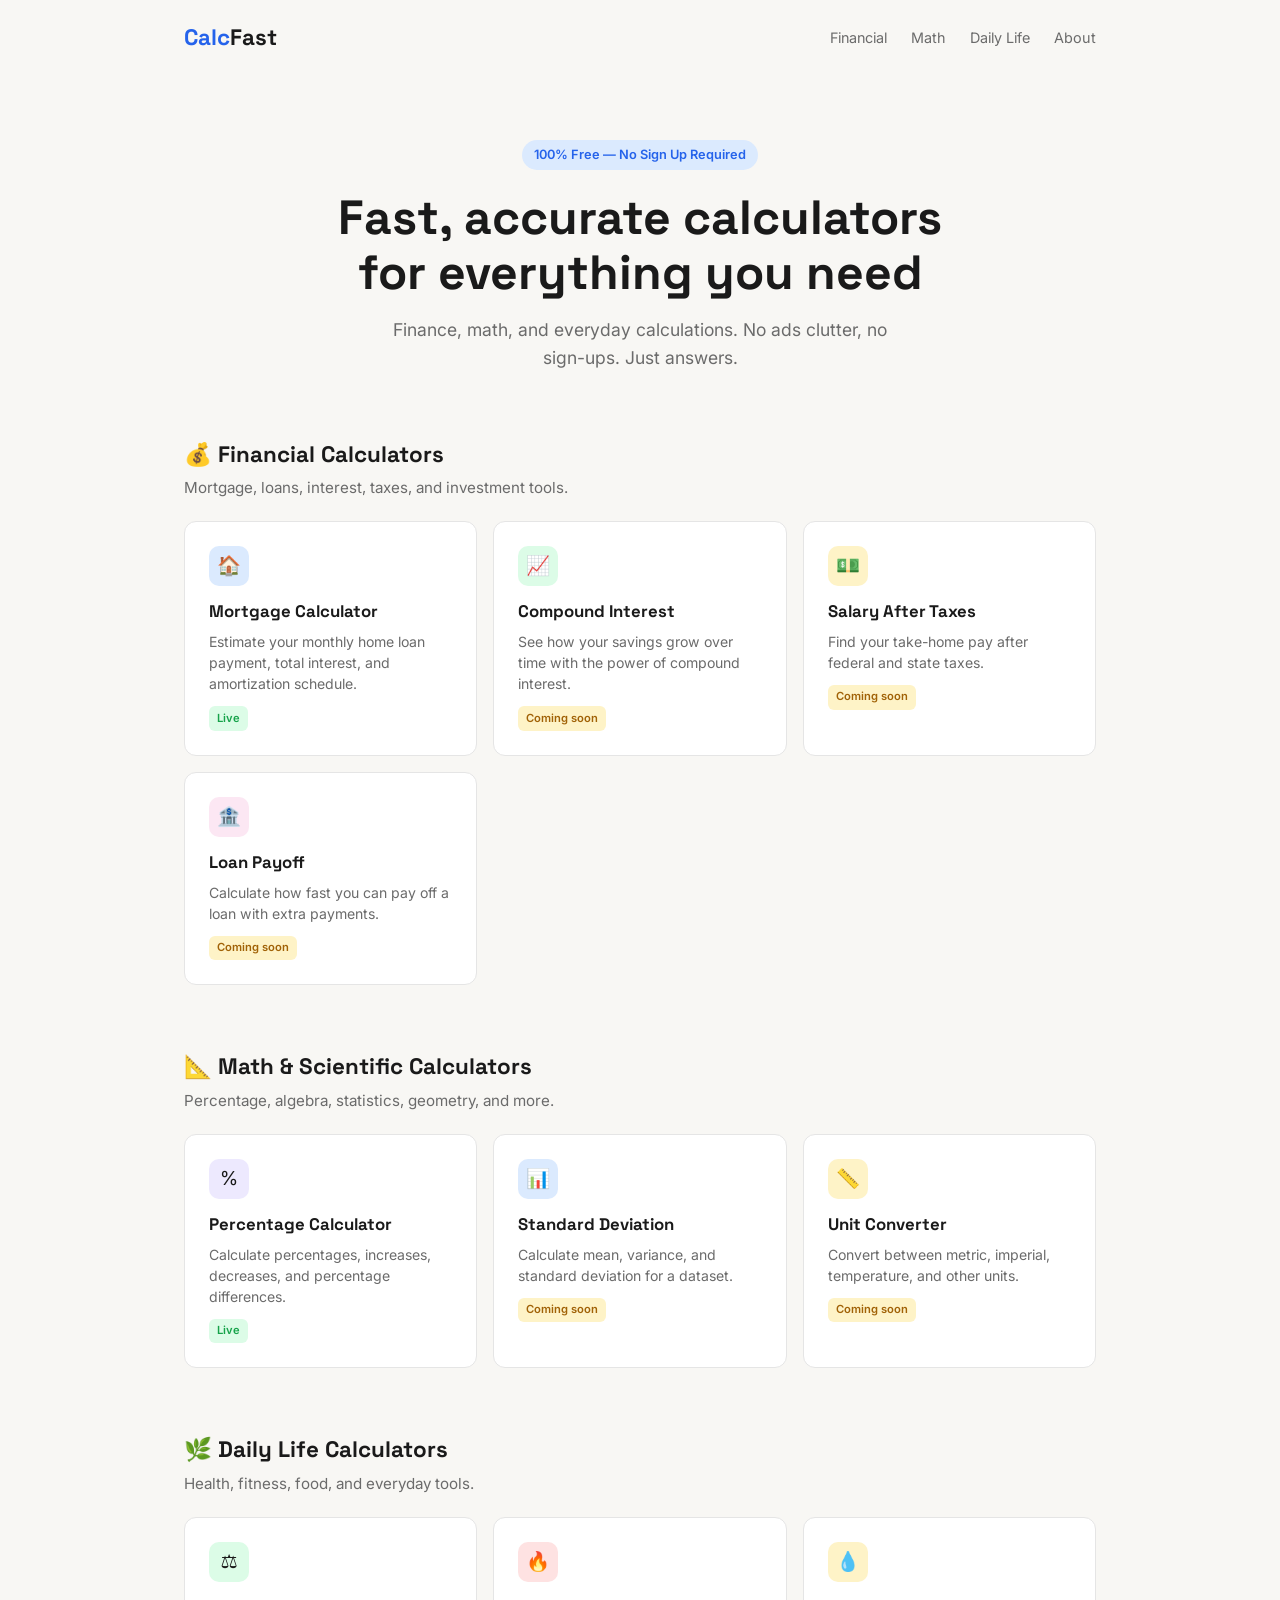
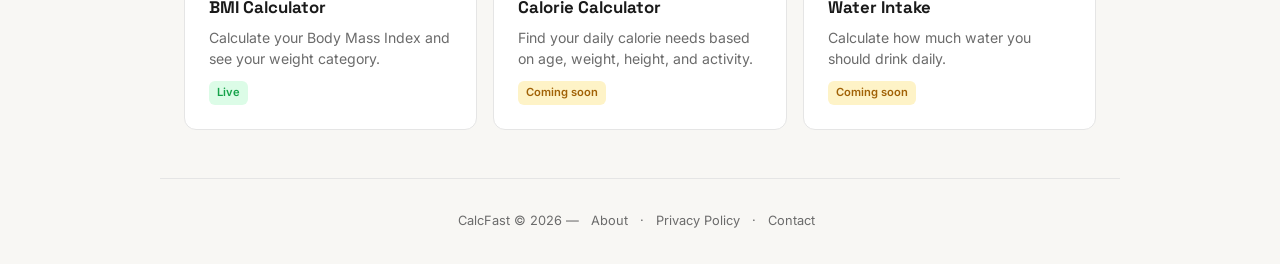
==== index.html @ 99d5f29c "full site with 3 calculators" ====
<!DOCTYPE html>
<html lang="en">
<head>
  <meta charset="UTF-8">
  <meta name="viewport" content="width=device-width, initial-scale=1.0">
  <title>CalcFast — Free Online Calculators for Finance, Math & Daily Life</title>
  <meta name="description" content="Free online calculators for finance, math, and daily life. Mortgage calculator, compound interest, BMI, calorie counter, percentage calculator and more.">
  <link rel="canonical" href="https://calcfast.com/">
  <link rel="stylesheet" href="css/styles.css">
</head>
<body>

  <nav>
    <a href="/" class="logo">Calc<span>Fast</span></a>
    <div class="nav-links">
      <a href="#financial">Financial</a>
      <a href="#math">Math</a>
      <a href="#daily">Daily Life</a>
      <a href="about.html">About</a>
    </div>
  </nav>

  <section class="hero">
    <div class="badge">100% Free — No Sign Up Required</div>
    <h1>Fast, accurate calculators<br>for everything you need</h1>
    <p>Finance, math, and everyday calculations. No ads clutter, no sign-ups. Just answers.</p>
  </section>

  <!-- ═══════════════════════════════════
       FINANCIAL CALCULATORS
       ═══════════════════════════════════ -->
  <section id="financial" class="section">
    <h2 class="section-title">💰 Financial Calculators</h2>
    <p class="section-subtitle">Mortgage, loans, interest, taxes, and investment tools.</p>
    <div class="grid">

      <a href="calculators/financial/mortgage-calculator.html" class="card">
        <div class="card-icon" style="background:#dbeafe;">🏠</div>
        <h3>Mortgage Calculator</h3>
        <p>Estimate your monthly home loan payment, total interest, and amortization schedule.</p>
        <span class="tag tag-live">Live</span>
      </a>

      <!-- ══ COPIA ESTE BLOQUE PARA AGREGAR MÁS ══ -->
      <a href="#" class="card">
        <div class="card-icon" style="background:#dcfce7;">📈</div>
        <h3>Compound Interest</h3>
        <p>See how your savings grow over time with the power of compound interest.</p>
        <span class="tag tag-soon">Coming soon</span>
      </a>

      <a href="#" class="card">
        <div class="card-icon" style="background:#fef3c7;">💵</div>
        <h3>Salary After Taxes</h3>
        <p>Find your take-home pay after federal and state taxes.</p>
        <span class="tag tag-soon">Coming soon</span>
      </a>

      <a href="#" class="card">
        <div class="card-icon" style="background:#fce7f3;">🏦</div>
        <h3>Loan Payoff</h3>
        <p>Calculate how fast you can pay off a loan with extra payments.</p>
        <span class="tag tag-soon">Coming soon</span>
      </a>

    </div>
  </section>

  <!-- ═══════════════════════════════════
       MATH / SCIENTIFIC CALCULATORS
       ═══════════════════════════════════ -->
  <section id="math" class="section">
    <h2 class="section-title">📐 Math & Scientific Calculators</h2>
    <p class="section-subtitle">Percentage, algebra, statistics, geometry, and more.</p>
    <div class="grid">

      <a href="calculators/math/percentage-calculator.html" class="card">
        <div class="card-icon" style="background:#ede9fe;">%</div>
        <h3>Percentage Calculator</h3>
        <p>Calculate percentages, increases, decreases, and percentage differences.</p>
        <span class="tag tag-live">Live</span>
      </a>

      <a href="#" class="card">
        <div class="card-icon" style="background:#dbeafe;">📊</div>
        <h3>Standard Deviation</h3>
        <p>Calculate mean, variance, and standard deviation for a dataset.</p>
        <span class="tag tag-soon">Coming soon</span>
      </a>

      <a href="#" class="card">
        <div class="card-icon" style="background:#fef3c7;">📏</div>
        <h3>Unit Converter</h3>
        <p>Convert between metric, imperial, temperature, and other units.</p>
        <span class="tag tag-soon">Coming soon</span>
      </a>

    </div>
  </section>

  <!-- ═══════════════════════════════════
       DAILY LIFE CALCULATORS
       ═══════════════════════════════════ -->
  <section id="daily" class="section">
    <h2 class="section-title">🌿 Daily Life Calculators</h2>
    <p class="section-subtitle">Health, fitness, food, and everyday tools.</p>
    <div class="grid">

      <a href="calculators/daily/bmi-calculator.html" class="card">
        <div class="card-icon" style="background:#dcfce7;">⚖️</div>
        <h3>BMI Calculator</h3>
        <p>Calculate your Body Mass Index and see your weight category.</p>
        <span class="tag tag-live">Live</span>
      </a>

      <a href="#" class="card">
        <div class="card-icon" style="background:#fee2e2;">🔥</div>
        <h3>Calorie Calculator</h3>
        <p>Find your daily calorie needs based on age, weight, height, and activity.</p>
        <span class="tag tag-soon">Coming soon</span>
      </a>

      <a href="#" class="card">
        <div class="card-icon" style="background:#fef3c7;">💧</div>
        <h3>Water Intake</h3>
        <p>Calculate how much water you should drink daily.</p>
        <span class="tag tag-soon">Coming soon</span>
      </a>

    </div>
  </section>

  <footer>
    <p>CalcFast © 2026 — <a href="about.html">About</a> · <a href="privacy.html">Privacy Policy</a> · <a href="contact.html">Contact</a></p>
  </footer>

  <!-- Cloudflare Web Analytics -->
  <script type='module' src='https://static.cloudflareinsights.com/beacon.min.js' data-cf-beacon='{"token": "786a42c007de480bbeeb7cb9413382cb"}'></script>
  <!-- End Cloudflare Web Analytics -->
</body>
</html>
---- css/styles.css ----
@import url('https://fonts.googleapis.com/css2?family=Inter:wght@400;500;600;700&family=Space+Grotesk:wght@500;700&display=swap');

/* ═══════════════════════════════════════
   VARIABLES — cambia estos para cambiar
   toda la apariencia del sitio
   ═══════════════════════════════════════ */
:root {
  --bg: #f8f7f4;
  --surface: #ffffff;
  --text: #1a1a1a;
  --text-muted: #6b6b6b;
  --accent: #2563eb;
  --accent-light: #dbeafe;
  --border: #e5e5e5;
  --green: #16a34a;
  --green-light: #dcfce7;
  --yellow: #a16207;
  --yellow-light: #fef3c7;
  --red: #dc2626;
  --red-light: #fee2e2;
  --purple: #7c3aed;
  --purple-light: #ede9fe;
  --radius: 12px;
  --max-width: 960px;
}

/* ═══════════════════════════════════════
   RESET Y BASE
   ═══════════════════════════════════════ */
* { margin: 0; padding: 0; box-sizing: border-box; }

body {
  font-family: 'Inter', system-ui, sans-serif;
  background: var(--bg);
  color: var(--text);
  line-height: 1.6;
}

a { color: var(--accent); text-decoration: none; }
a:hover { text-decoration: underline; }

/* ═══════════════════════════════════════
   NAV
   ═══════════════════════════════════════ */
nav {
  display: flex;
  justify-content: space-between;
  align-items: center;
  max-width: var(--max-width);
  margin: 0 auto;
  padding: 1.25rem 1.5rem;
}

.logo {
  font-family: 'Space Grotesk', sans-serif;
  font-weight: 700;
  font-size: 1.4rem;
  color: var(--accent);
  text-decoration: none;
}
.logo span { color: var(--text); }

.nav-links { display: flex; gap: 1.5rem; }
.nav-links a {
  color: var(--text-muted);
  font-size: 0.9rem;
  text-decoration: none;
}
.nav-links a:hover { color: var(--text); }

/* ═══════════════════════════════════════
   HERO (solo home)
   ═══════════════════════════════════════ */
.hero {
  max-width: var(--max-width);
  margin: 0 auto;
  padding: 4rem 1.5rem 3rem;
  text-align: center;
}

.hero h1 {
  font-family: 'Space Grotesk', sans-serif;
  font-size: clamp(2rem, 5vw, 3rem);
  font-weight: 700;
  line-height: 1.15;
  margin-bottom: 1rem;
}

.hero p {
  color: var(--text-muted);
  font-size: 1.1rem;
  max-width: 540px;
  margin: 0 auto;
}

.badge {
  display: inline-block;
  background: var(--accent-light);
  color: var(--accent);
  font-size: 0.8rem;
  font-weight: 600;
  padding: 0.3rem 0.75rem;
  border-radius: 100px;
  margin-bottom: 1.25rem;
}

/* ═══════════════════════════════════════
   SECCIONES
   ═══════════════════════════════════════ */
.section {
  max-width: var(--max-width);
  margin: 0 auto;
  padding: 1rem 1.5rem 3rem;
}

.section-title {
  font-family: 'Space Grotesk', sans-serif;
  font-size: 1.4rem;
  margin-bottom: 0.25rem;
}

.section-subtitle {
  color: var(--text-muted);
  font-size: 0.95rem;
  margin-bottom: 1.25rem;
}

/* ═══════════════════════════════════════
   GRID DE CARDS
   ═══════════════════════════════════════ */
.grid {
  display: grid;
  grid-template-columns: repeat(auto-fill, minmax(260px, 1fr));
  gap: 1rem;
}

.card {
  background: var(--surface);
  border: 1px solid var(--border);
  border-radius: var(--radius);
  padding: 1.5rem;
  transition: box-shadow 0.2s, transform 0.2s;
  text-decoration: none;
  color: inherit;
  display: block;
}

.card:hover {
  box-shadow: 0 4px 20px rgba(0,0,0,0.06);
  transform: translateY(-2px);
  text-decoration: none;
}

.card-icon {
  width: 40px;
  height: 40px;
  border-radius: 10px;
  display: flex;
  align-items: center;
  justify-content: center;
  font-size: 1.2rem;
  margin-bottom: 0.75rem;
}

.card h3 {
  font-family: 'Space Grotesk', sans-serif;
  font-size: 1.05rem;
  margin-bottom: 0.4rem;
}

.card p {
  color: var(--text-muted);
  font-size: 0.88rem;
  line-height: 1.5;
}

.tag {
  display: inline-block;
  font-size: 0.7rem;
  font-weight: 600;
  padding: 0.2rem 0.5rem;
  border-radius: 6px;
  margin-top: 0.75rem;
}

.tag-live { background: var(--green-light); color: var(--green); }
.tag-soon { background: var(--yellow-light); color: var(--yellow); }

/* ═══════════════════════════════════════
   PÁGINA DE CALCULADORA
   ═══════════════════════════════════════ */
.calc-page {
  max-width: var(--max-width);
  margin: 0 auto;
  padding: 2rem 1.5rem 4rem;
}

.calc-page h1 {
  font-family: 'Space Grotesk', sans-serif;
  font-size: clamp(1.5rem, 4vw, 2rem);
  margin-bottom: 0.5rem;
}

.calc-page .subtitle {
  color: var(--text-muted);
  font-size: 1rem;
  margin-bottom: 2rem;
}

.breadcrumb {
  font-size: 0.85rem;
  color: var(--text-muted);
  margin-bottom: 1.5rem;
}
.breadcrumb a { color: var(--text-muted); }
.breadcrumb a:hover { color: var(--accent); }

/* Calculator box */
.calc-box {
  background: var(--surface);
  border: 1px solid var(--border);
  border-radius: var(--radius);
  padding: 2rem;
  margin-bottom: 2rem;
}

.calc-inputs {
  display: grid;
  grid-template-columns: repeat(auto-fit, minmax(200px, 1fr));
  gap: 1rem;
  margin-bottom: 1.5rem;
}

.input-group label {
  display: block;
  font-size: 0.8rem;
  font-weight: 500;
  color: var(--text-muted);
  margin-bottom: 0.35rem;
}

.input-group input,
.input-group select {
  width: 100%;
  padding: 0.6rem 0.75rem;
  border: 1px solid var(--border);
  border-radius: 8px;
  font-size: 1rem;
  font-family: inherit;
  background: var(--bg);
  color: var(--text);
  outline: none;
  transition: border-color 0.15s;
}

.input-group input:focus,
.input-group select:focus {
  border-color: var(--accent);
}

.results {
  display: grid;
  grid-template-columns: repeat(auto-fit, minmax(180px, 1fr));
  gap: 1rem;
  padding-top: 1.5rem;
  border-top: 1px solid var(--border);
}

.result-item span {
  display: block;
  font-size: 0.78rem;
  color: var(--text-muted);
  margin-bottom: 0.2rem;
}

.result-item strong {
  font-family: 'Space Grotesk', sans-serif;
  font-size: 1.5rem;
  color: var(--accent);
}

/* ═══════════════════════════════════════
   CONTENIDO SEO
   ═══════════════════════════════════════ */
.seo-content {
  background: var(--surface);
  border: 1px solid var(--border);
  border-radius: var(--radius);
  padding: 2rem;
  margin-bottom: 2rem;
}

.seo-content h2 {
  font-family: 'Space Grotesk', sans-serif;
  font-size: 1.3rem;
  margin-bottom: 1rem;
}

.seo-content p {
  color: var(--text-muted);
  margin-bottom: 1rem;
  line-height: 1.7;
}

.seo-content h3 {
  font-size: 1.05rem;
  margin: 1.5rem 0 0.5rem;
}

/* FAQ */
.faq { margin-top: 1.5rem; }

.faq details {
  border-bottom: 1px solid var(--border);
  padding: 1rem 0;
}

.faq summary {
  font-weight: 600;
  font-size: 0.95rem;
  cursor: pointer;
  list-style: none;
}

.faq summary::before {
  content: '▸ ';
  color: var(--accent);
}

.faq details[open] summary::before { content: '▾ '; }

.faq details p {
  margin-top: 0.5rem;
  color: var(--text-muted);
  font-size: 0.9rem;
}

/* ═══════════════════════════════════════
   AD SLOTS — placeholder hasta AdSense
   ═══════════════════════════════════════ */
.ad-slot {
  background: var(--bg);
  border: 1px dashed var(--border);
  border-radius: var(--radius);
  padding: 1.5rem;
  text-align: center;
  color: var(--border);
  font-size: 0.8rem;
  margin-bottom: 2rem;
}

/* ═══════════════════════════════════════
   RELATED CALCULATORS
   ═══════════════════════════════════════ */
.related {
  margin-top: 2rem;
}

.related h2 {
  font-family: 'Space Grotesk', sans-serif;
  font-size: 1.2rem;
  margin-bottom: 1rem;
}

/* ═══════════════════════════════════════
   PÁGINAS DE TEXTO (About, Privacy, etc)
   ═══════════════════════════════════════ */
.text-page {
  max-width: 720px;
  margin: 0 auto;
  padding: 2rem 1.5rem 4rem;
}

.text-page h1 {
  font-family: 'Space Grotesk', sans-serif;
  font-size: 2rem;
  margin-bottom: 1rem;
}

.text-page h2 {
  font-size: 1.2rem;
  margin: 2rem 0 0.5rem;
}

.text-page p, .text-page li {
  color: var(--text-muted);
  line-height: 1.7;
  margin-bottom: 0.75rem;
}

/* ═══════════════════════════════════════
   FOOTER
   ═══════════════════════════════════════ */
footer {
  text-align: center;
  padding: 2rem 1.5rem;
  color: var(--text-muted);
  font-size: 0.8rem;
  border-top: 1px solid var(--border);
  max-width: var(--max-width);
  margin: 0 auto;
}

footer a {
  color: var(--text-muted);
  margin: 0 0.5rem;
}

/* ═══════════════════════════════════════
   RESPONSIVE
   ═══════════════════════════════════════ */
@media (max-width: 600px) {
  .nav-links { gap: 0.75rem; }
  .nav-links a { font-size: 0.8rem; }
  .calc-box { padding: 1.25rem; }
  .result-item strong { font-size: 1.2rem; }
  .hero { padding: 2.5rem 1.5rem 2rem; }
}
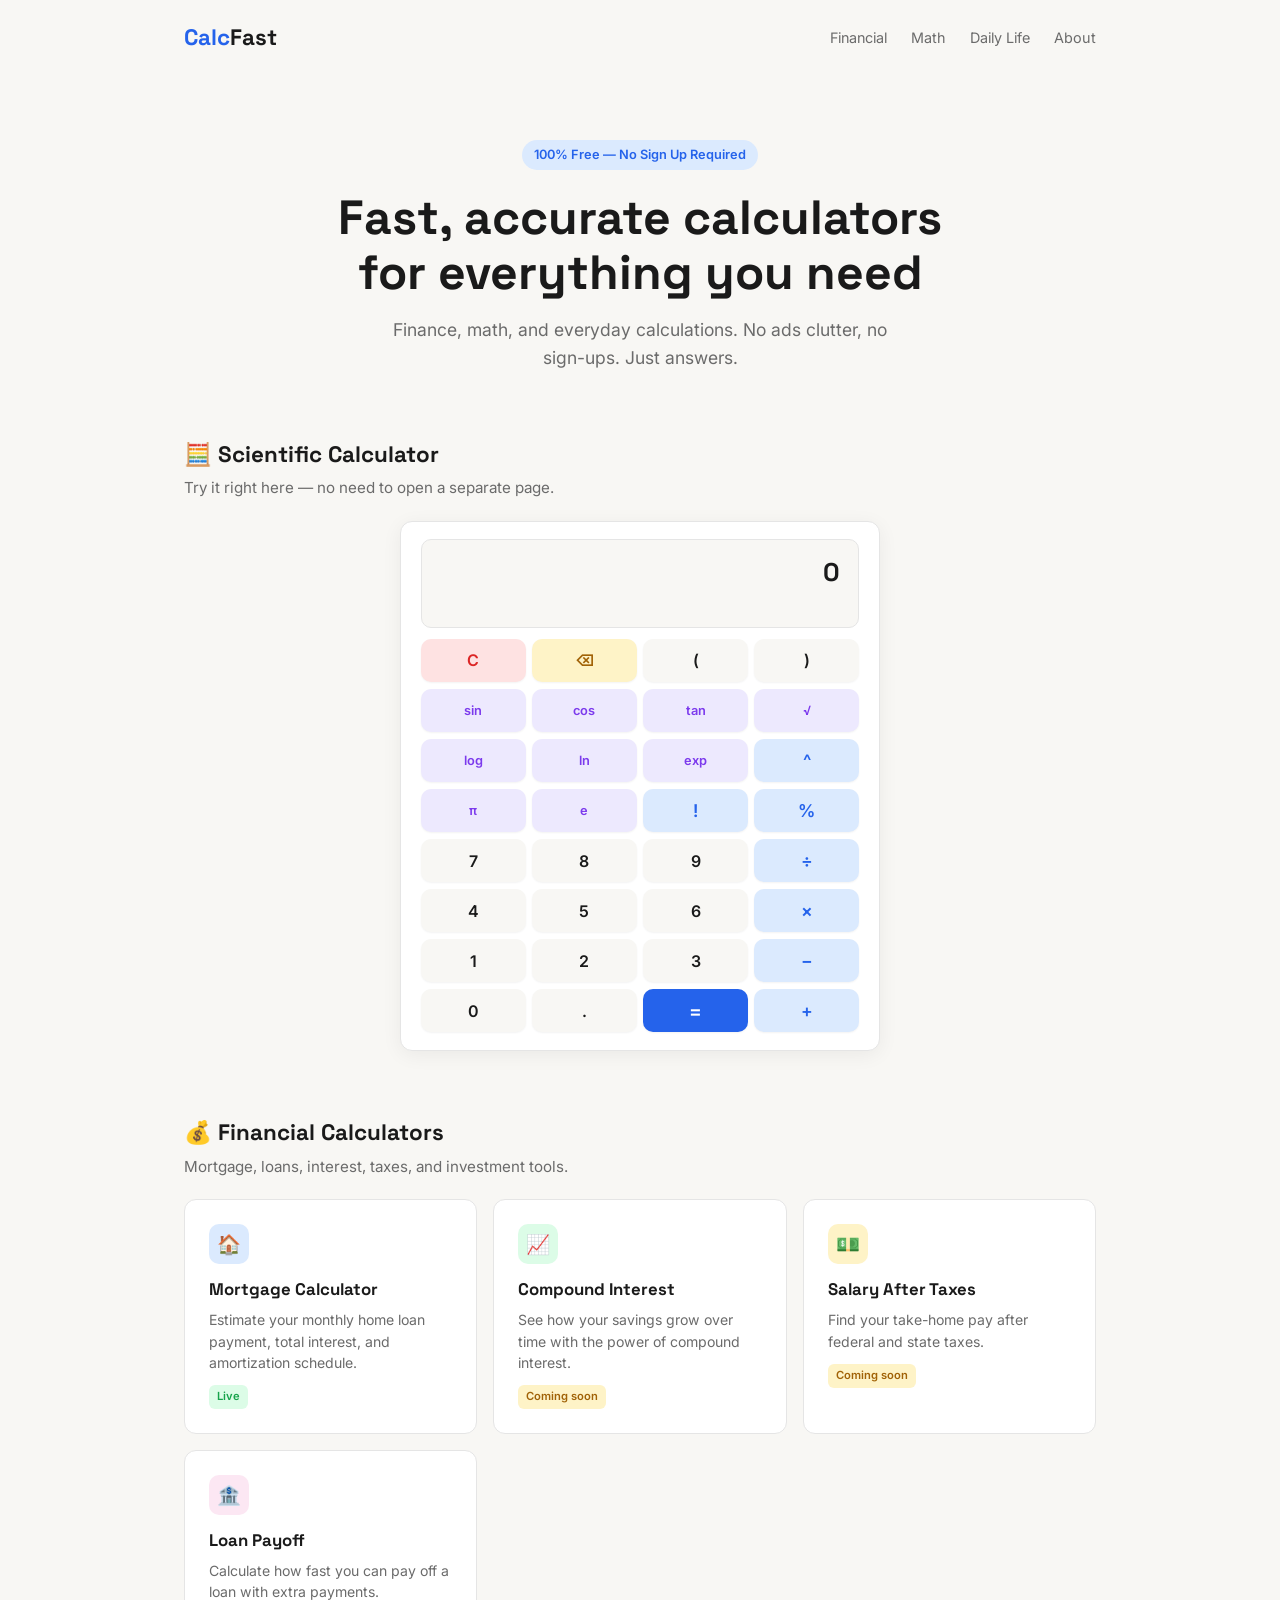
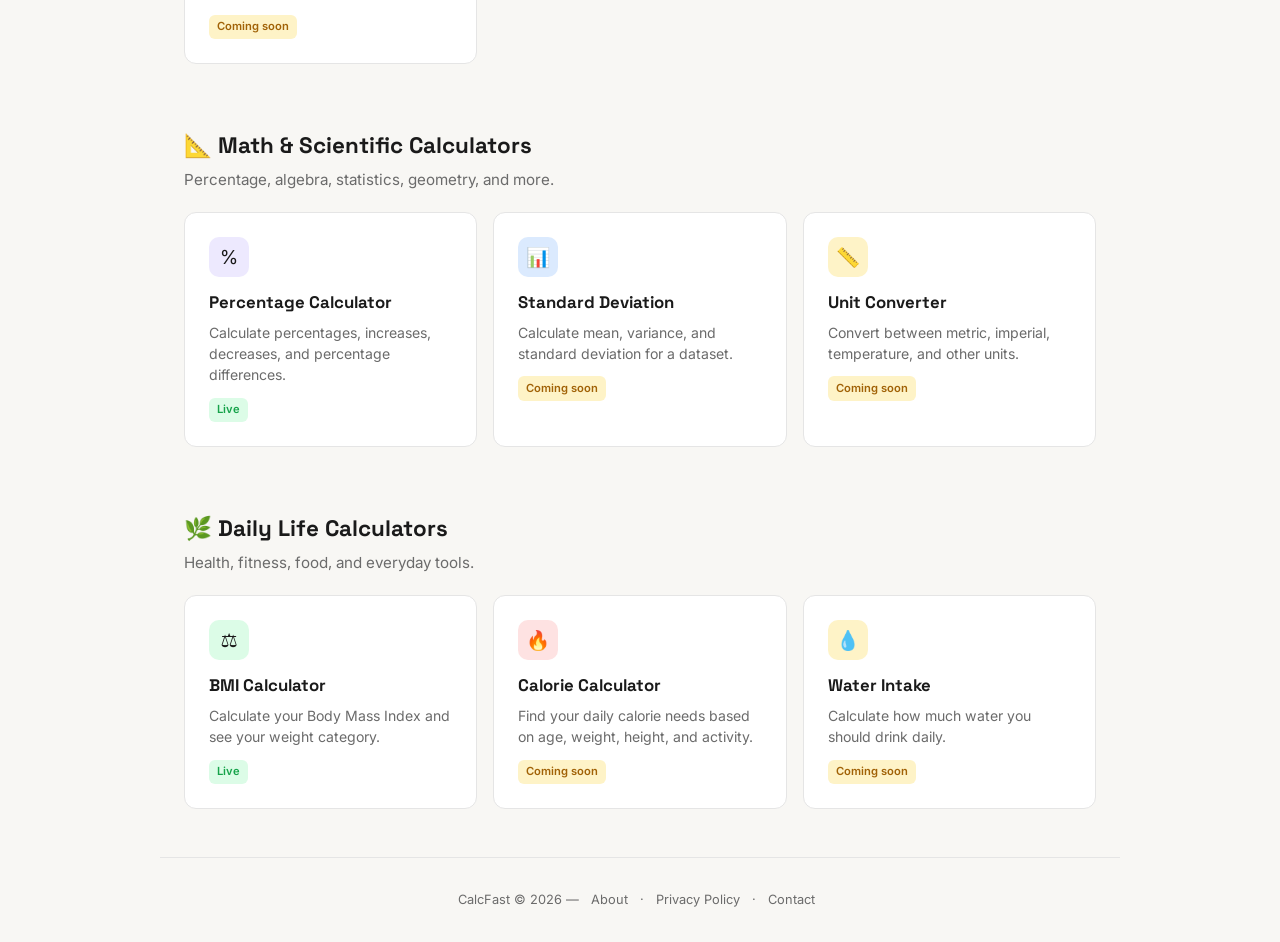
==== commit d6a3df79: "scientific calculator" ====
--- a/index.html
+++ b/index.html
@@ -27,6 +27,63 @@
   </section>
 
   <!-- ═══════════════════════════════════
+       SCIENTIFIC CALCULATOR (HOME)
+       ═══════════════════════════════════ -->
+  <section class="section" id="calculator">
+    <h2 class="section-title">🧮 Scientific Calculator</h2>
+    <p class="section-subtitle">Try it right here — no need to open a separate page.</p>
+
+    <div class="sci-calc" id="sciCalc">
+      <div class="sci-calc-display">
+        <div class="sci-calc-expr" id="sciExpr" aria-live="polite">0</div>
+        <div class="sci-calc-preview" id="sciPreview">&nbsp;</div>
+      </div>
+
+      <div class="sci-calc-grid">
+        <button type="button" class="sci-btn sci-btn--clear" data-action="clear" aria-label="Clear">C</button>
+        <button type="button" class="sci-btn sci-btn--del" data-action="backspace" aria-label="Backspace">⌫</button>
+        <button type="button" class="sci-btn" data-value="(" aria-label="Open parenthesis">(</button>
+        <button type="button" class="sci-btn" data-value=")" aria-label="Close parenthesis">)</button>
+
+        <button type="button" class="sci-btn sci-btn--func" data-value="sin(" aria-label="Sine">sin</button>
+        <button type="button" class="sci-btn sci-btn--func" data-value="cos(" aria-label="Cosine">cos</button>
+        <button type="button" class="sci-btn sci-btn--func" data-value="tan(" aria-label="Tangent">tan</button>
+        <button type="button" class="sci-btn sci-btn--func" data-value="√(" aria-label="Square root">√</button>
+
+        <button type="button" class="sci-btn sci-btn--func" data-value="log(" aria-label="Base 10 logarithm">log</button>
+        <button type="button" class="sci-btn sci-btn--func" data-value="ln(" aria-label="Natural logarithm">ln</button>
+        <button type="button" class="sci-btn sci-btn--func" data-value="exp(" aria-label="Exponential">exp</button>
+        <button type="button" class="sci-btn sci-btn--op" data-value="^" aria-label="Power">^</button>
+
+        <button type="button" class="sci-btn sci-btn--func" data-value="π" aria-label="Pi">π</button>
+        <button type="button" class="sci-btn sci-btn--func" data-value="e" aria-label="Euler's number">e</button>
+        <button type="button" class="sci-btn sci-btn--op" data-value="!" aria-label="Factorial">!</button>
+        <button type="button" class="sci-btn sci-btn--op" data-value="%" aria-label="Percent / modulo">%</button>
+
+        <button type="button" class="sci-btn" data-value="7">7</button>
+        <button type="button" class="sci-btn" data-value="8">8</button>
+        <button type="button" class="sci-btn" data-value="9">9</button>
+        <button type="button" class="sci-btn sci-btn--op" data-value="÷" aria-label="Divide">÷</button>
+
+        <button type="button" class="sci-btn" data-value="4">4</button>
+        <button type="button" class="sci-btn" data-value="5">5</button>
+        <button type="button" class="sci-btn" data-value="6">6</button>
+        <button type="button" class="sci-btn sci-btn--op" data-value="×" aria-label="Multiply">×</button>
+
+        <button type="button" class="sci-btn" data-value="1">1</button>
+        <button type="button" class="sci-btn" data-value="2">2</button>
+        <button type="button" class="sci-btn" data-value="3">3</button>
+        <button type="button" class="sci-btn sci-btn--op" data-value="-" aria-label="Subtract">−</button>
+
+        <button type="button" class="sci-btn" data-value="0">0</button>
+        <button type="button" class="sci-btn" data-value="." aria-label="Decimal point">.</button>
+        <button type="button" class="sci-btn sci-btn--equals" data-action="equals" aria-label="Equals">=</button>
+        <button type="button" class="sci-btn sci-btn--op" data-value="+" aria-label="Add">+</button>
+      </div>
+    </div>
+  </section>
+
+  <!-- ═══════════════════════════════════
        FINANCIAL CALCULATORS
        ═══════════════════════════════════ -->
   <section id="financial" class="section">
@@ -134,6 +191,8 @@
     <p>CalcFast © 2026 — <a href="about.html">About</a> · <a href="privacy.html">Privacy Policy</a> · <a href="contact.html">Contact</a></p>
   </footer>
 
+  <script src="js/scientific-calculator.js"></script>
+
   <!-- Cloudflare Web Analytics -->
   <script type='module' src='https://static.cloudflareinsights.com/beacon.min.js' data-cf-beacon='{"token": "786a42c007de480bbeeb7cb9413382cb"}'></script>
   <!-- End Cloudflare Web Analytics -->
--- a/css/styles.css
+++ b/css/styles.css
@@ -407,6 +407,110 @@
 }
 
 /* ═══════════════════════════════════════
+   SCIENTIFIC CALCULATOR (HOME)
+   ═══════════════════════════════════════ */
+.sci-calc {
+  max-width: 480px;
+  margin: 0 auto;
+  background: var(--surface);
+  border: 1px solid var(--border);
+  border-radius: var(--radius);
+  padding: 1.1rem 1.25rem;
+  box-shadow: 0 4px 20px rgba(0,0,0,0.06);
+}
+
+.sci-calc-display {
+  background: var(--bg);
+  border: 1px solid var(--border);
+  border-radius: 10px;
+  padding: 0.7rem 1.1rem;
+  margin-bottom: 0.65rem;
+  text-align: right;
+  overflow: hidden;
+}
+
+.sci-calc-expr {
+  font-family: 'Space Grotesk', sans-serif;
+  font-size: clamp(1.2rem, 5vw, 1.6rem);
+  font-weight: 700;
+  color: var(--text);
+  min-height: 1.6rem;
+  overflow-wrap: break-word;
+}
+
+.sci-calc-preview {
+  font-size: 0.8rem;
+  color: var(--text-muted);
+  min-height: 1rem;
+  margin-top: 0.2rem;
+}
+
+.sci-calc-grid {
+  display: grid;
+  grid-template-columns: repeat(4, 1fr);
+  gap: 0.4rem;
+}
+
+.sci-btn {
+  border: none;
+  border-radius: 10px;
+  background: var(--bg);
+  color: var(--text);
+  font-family: 'Inter', sans-serif;
+  font-size: 1rem;
+  font-weight: 600;
+  aspect-ratio: 2.4 / 1;
+  display: flex;
+  align-items: center;
+  justify-content: center;
+  cursor: pointer;
+  box-shadow: 0 1px 2px rgba(0,0,0,0.05);
+  transition: transform 0.12s ease, box-shadow 0.12s ease, filter 0.12s ease;
+}
+
+.sci-btn:hover {
+  transform: translateY(-2px);
+  box-shadow: 0 4px 10px rgba(0,0,0,0.08);
+}
+
+.sci-btn:active {
+  transform: scale(0.94);
+  box-shadow: 0 1px 2px rgba(0,0,0,0.05);
+}
+
+.sci-btn--func {
+  background: var(--purple-light);
+  color: var(--purple);
+  font-size: 0.8rem;
+}
+
+.sci-btn--op {
+  background: var(--accent-light);
+  color: var(--accent);
+  font-size: 1.1rem;
+}
+
+.sci-btn--clear {
+  background: var(--red-light);
+  color: var(--red);
+}
+
+.sci-btn--del {
+  background: var(--yellow-light);
+  color: var(--yellow);
+}
+
+.sci-btn--equals {
+  background: var(--accent);
+  color: #fff;
+  font-size: 1.2rem;
+}
+
+.sci-btn--equals:hover {
+  filter: brightness(1.08);
+}
+
+/* ═══════════════════════════════════════
    RESPONSIVE
    ═══════════════════════════════════════ */
 @media (max-width: 600px) {
@@ -415,4 +519,8 @@
   .calc-box { padding: 1.25rem; }
   .result-item strong { font-size: 1.2rem; }
   .hero { padding: 2.5rem 1.5rem 2rem; }
-}
+  .sci-calc { padding: 1rem; }
+  .sci-calc-grid { gap: 0.35rem; }
+  .sci-btn { font-size: 0.9rem; }
+  .sci-btn--func { font-size: 0.68rem; }
+}
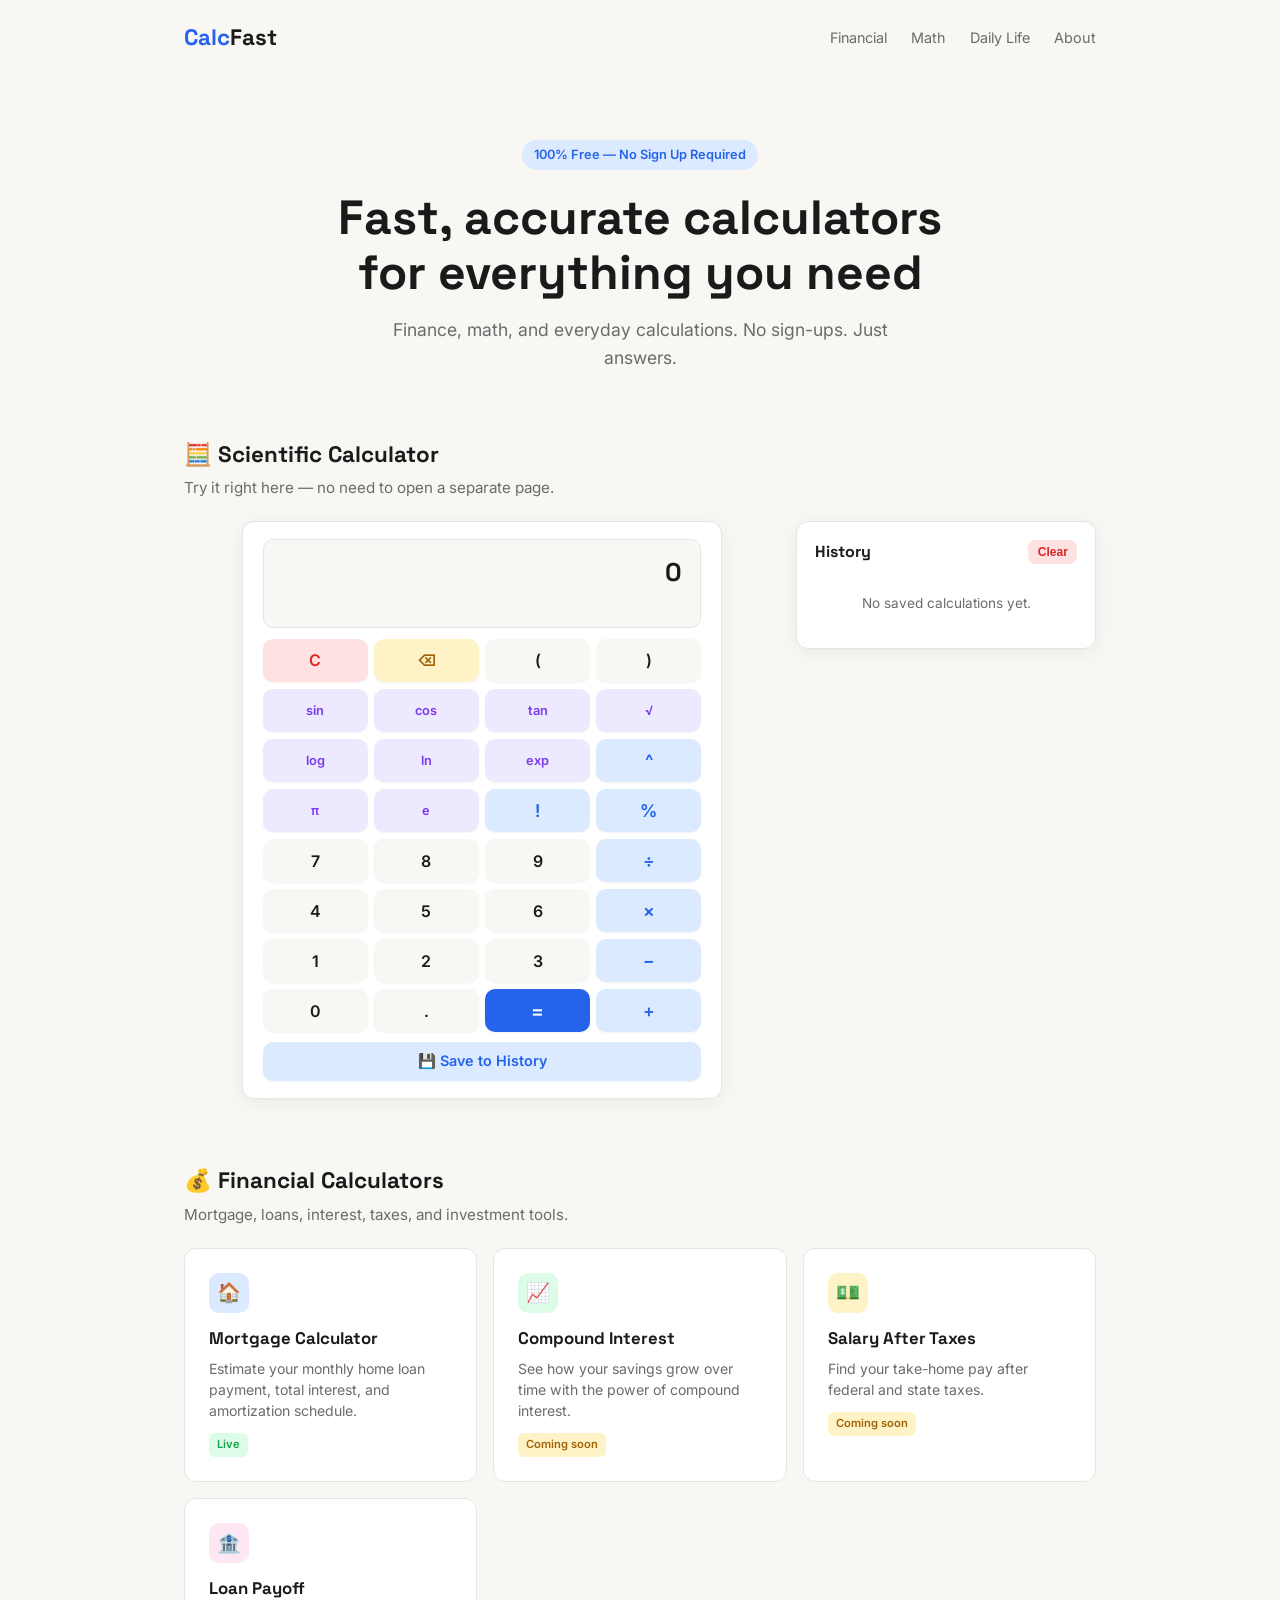
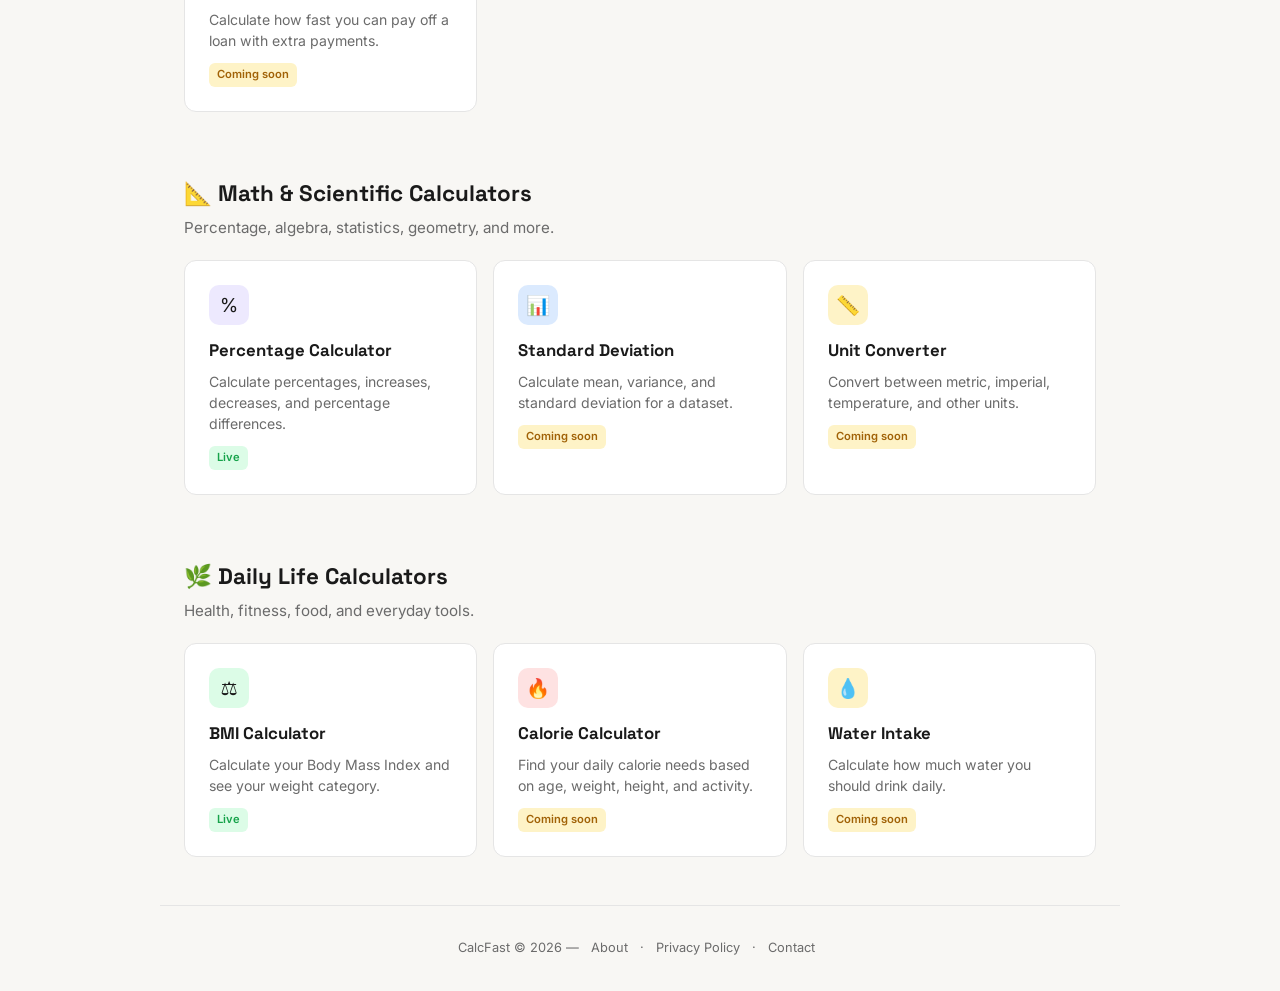
==== commit 40aa93c7: "add history & memory panel to scientific calculator Save/recall past calculations with localStorage " ====
--- a/index.html
+++ b/index.html
@@ -23,7 +23,7 @@
   <section class="hero">
     <div class="badge">100% Free — No Sign Up Required</div>
     <h1>Fast, accurate calculators<br>for everything you need</h1>
-    <p>Finance, math, and everyday calculations. No ads clutter, no sign-ups. Just answers.</p>
+    <p>Finance, math, and everyday calculations. No sign-ups. Just answers.</p>
   </section>
 
   <!-- ═══════════════════════════════════
@@ -33,53 +33,66 @@
     <h2 class="section-title">🧮 Scientific Calculator</h2>
     <p class="section-subtitle">Try it right here — no need to open a separate page.</p>
 
-    <div class="sci-calc" id="sciCalc">
-      <div class="sci-calc-display">
-        <div class="sci-calc-expr" id="sciExpr" aria-live="polite">0</div>
-        <div class="sci-calc-preview" id="sciPreview">&nbsp;</div>
+    <div class="sci-calc-layout">
+      <div class="sci-calc" id="sciCalc">
+        <div class="sci-calc-display">
+          <div class="sci-calc-expr" id="sciExpr" aria-live="polite">0</div>
+          <div class="sci-calc-preview" id="sciPreview">&nbsp;</div>
+        </div>
+
+        <div class="sci-calc-grid">
+          <button type="button" class="sci-btn sci-btn--clear" data-action="clear" aria-label="Clear">C</button>
+          <button type="button" class="sci-btn sci-btn--del" data-action="backspace" aria-label="Backspace">⌫</button>
+          <button type="button" class="sci-btn" data-value="(" aria-label="Open parenthesis">(</button>
+          <button type="button" class="sci-btn" data-value=")" aria-label="Close parenthesis">)</button>
+
+          <button type="button" class="sci-btn sci-btn--func" data-value="sin(" aria-label="Sine">sin</button>
+          <button type="button" class="sci-btn sci-btn--func" data-value="cos(" aria-label="Cosine">cos</button>
+          <button type="button" class="sci-btn sci-btn--func" data-value="tan(" aria-label="Tangent">tan</button>
+          <button type="button" class="sci-btn sci-btn--func" data-value="√(" aria-label="Square root">√</button>
+
+          <button type="button" class="sci-btn sci-btn--func" data-value="log(" aria-label="Base 10 logarithm">log</button>
+          <button type="button" class="sci-btn sci-btn--func" data-value="ln(" aria-label="Natural logarithm">ln</button>
+          <button type="button" class="sci-btn sci-btn--func" data-value="exp(" aria-label="Exponential">exp</button>
+          <button type="button" class="sci-btn sci-btn--op" data-value="^" aria-label="Power">^</button>
+
+          <button type="button" class="sci-btn sci-btn--func" data-value="π" aria-label="Pi">π</button>
+          <button type="button" class="sci-btn sci-btn--func" data-value="e" aria-label="Euler's number">e</button>
+          <button type="button" class="sci-btn sci-btn--op" data-value="!" aria-label="Factorial">!</button>
+          <button type="button" class="sci-btn sci-btn--op" data-value="%" aria-label="Percent / modulo">%</button>
+
+          <button type="button" class="sci-btn" data-value="7">7</button>
+          <button type="button" class="sci-btn" data-value="8">8</button>
+          <button type="button" class="sci-btn" data-value="9">9</button>
+          <button type="button" class="sci-btn sci-btn--op" data-value="÷" aria-label="Divide">÷</button>
+
+          <button type="button" class="sci-btn" data-value="4">4</button>
+          <button type="button" class="sci-btn" data-value="5">5</button>
+          <button type="button" class="sci-btn" data-value="6">6</button>
+          <button type="button" class="sci-btn sci-btn--op" data-value="×" aria-label="Multiply">×</button>
+
+          <button type="button" class="sci-btn" data-value="1">1</button>
+          <button type="button" class="sci-btn" data-value="2">2</button>
+          <button type="button" class="sci-btn" data-value="3">3</button>
+          <button type="button" class="sci-btn sci-btn--op" data-value="-" aria-label="Subtract">−</button>
+
+          <button type="button" class="sci-btn" data-value="0">0</button>
+          <button type="button" class="sci-btn" data-value="." aria-label="Decimal point">.</button>
+          <button type="button" class="sci-btn sci-btn--equals" data-action="equals" aria-label="Equals">=</button>
+          <button type="button" class="sci-btn sci-btn--op" data-value="+" aria-label="Add">+</button>
+        </div>
+
+        <button type="button" class="sci-calc-save-btn" id="sciSaveBtn" aria-label="Save current calculation to history">💾 Save to History</button>
       </div>
 
-      <div class="sci-calc-grid">
-        <button type="button" class="sci-btn sci-btn--clear" data-action="clear" aria-label="Clear">C</button>
-        <button type="button" class="sci-btn sci-btn--del" data-action="backspace" aria-label="Backspace">⌫</button>
-        <button type="button" class="sci-btn" data-value="(" aria-label="Open parenthesis">(</button>
-        <button type="button" class="sci-btn" data-value=")" aria-label="Close parenthesis">)</button>
-
-        <button type="button" class="sci-btn sci-btn--func" data-value="sin(" aria-label="Sine">sin</button>
-        <button type="button" class="sci-btn sci-btn--func" data-value="cos(" aria-label="Cosine">cos</button>
-        <button type="button" class="sci-btn sci-btn--func" data-value="tan(" aria-label="Tangent">tan</button>
-        <button type="button" class="sci-btn sci-btn--func" data-value="√(" aria-label="Square root">√</button>
-
-        <button type="button" class="sci-btn sci-btn--func" data-value="log(" aria-label="Base 10 logarithm">log</button>
-        <button type="button" class="sci-btn sci-btn--func" data-value="ln(" aria-label="Natural logarithm">ln</button>
-        <button type="button" class="sci-btn sci-btn--func" data-value="exp(" aria-label="Exponential">exp</button>
-        <button type="button" class="sci-btn sci-btn--op" data-value="^" aria-label="Power">^</button>
-
-        <button type="button" class="sci-btn sci-btn--func" data-value="π" aria-label="Pi">π</button>
-        <button type="button" class="sci-btn sci-btn--func" data-value="e" aria-label="Euler's number">e</button>
-        <button type="button" class="sci-btn sci-btn--op" data-value="!" aria-label="Factorial">!</button>
-        <button type="button" class="sci-btn sci-btn--op" data-value="%" aria-label="Percent / modulo">%</button>
-
-        <button type="button" class="sci-btn" data-value="7">7</button>
-        <button type="button" class="sci-btn" data-value="8">8</button>
-        <button type="button" class="sci-btn" data-value="9">9</button>
-        <button type="button" class="sci-btn sci-btn--op" data-value="÷" aria-label="Divide">÷</button>
-
-        <button type="button" class="sci-btn" data-value="4">4</button>
-        <button type="button" class="sci-btn" data-value="5">5</button>
-        <button type="button" class="sci-btn" data-value="6">6</button>
-        <button type="button" class="sci-btn sci-btn--op" data-value="×" aria-label="Multiply">×</button>
-
-        <button type="button" class="sci-btn" data-value="1">1</button>
-        <button type="button" class="sci-btn" data-value="2">2</button>
-        <button type="button" class="sci-btn" data-value="3">3</button>
-        <button type="button" class="sci-btn sci-btn--op" data-value="-" aria-label="Subtract">−</button>
-
-        <button type="button" class="sci-btn" data-value="0">0</button>
-        <button type="button" class="sci-btn" data-value="." aria-label="Decimal point">.</button>
-        <button type="button" class="sci-btn sci-btn--equals" data-action="equals" aria-label="Equals">=</button>
-        <button type="button" class="sci-btn sci-btn--op" data-value="+" aria-label="Add">+</button>
-      </div>
+      <aside class="sci-history" id="sciHistory" aria-label="Calculation history">
+        <div class="sci-history-header">
+          <h3>History</h3>
+          <button type="button" class="sci-history-clear" id="sciHistoryClear" aria-label="Clear all history">Clear</button>
+        </div>
+        <ul class="sci-history-list" id="sciHistoryList"></ul>
+        <p class="sci-history-empty" id="sciHistoryEmpty">No saved calculations yet.</p>
+      </aside>
     </div>
   </section>
 
--- a/css/styles.css
+++ b/css/styles.css
@@ -409,7 +409,16 @@
 /* ═══════════════════════════════════════
    SCIENTIFIC CALCULATOR (HOME)
    ═══════════════════════════════════════ */
+.sci-calc-layout {
+  display: flex;
+  flex-wrap: wrap;
+  gap: 1rem;
+  align-items: flex-start;
+  justify-content: center;
+}
+
 .sci-calc {
+  width: 100%;
   max-width: 480px;
   margin: 0 auto;
   background: var(--surface);
@@ -417,6 +426,125 @@
   border-radius: var(--radius);
   padding: 1.1rem 1.25rem;
   box-shadow: 0 4px 20px rgba(0,0,0,0.06);
+}
+
+.sci-calc-save-btn {
+  width: 100%;
+  margin-top: 0.6rem;
+  padding: 0.65rem;
+  border: none;
+  border-radius: 10px;
+  background: var(--accent-light);
+  color: var(--accent);
+  font-family: 'Inter', sans-serif;
+  font-weight: 600;
+  font-size: 0.9rem;
+  cursor: pointer;
+  box-shadow: 0 1px 2px rgba(0,0,0,0.05);
+  transition: transform 0.12s ease, box-shadow 0.12s ease, filter 0.12s ease;
+}
+
+.sci-calc-save-btn:hover {
+  transform: translateY(-2px);
+  box-shadow: 0 4px 10px rgba(0,0,0,0.08);
+}
+
+.sci-calc-save-btn:active {
+  transform: scale(0.97);
+}
+
+/* ═══════════════════════════════════════
+   HISTORY & MEMORY PANEL
+   ═══════════════════════════════════════ */
+.sci-history {
+  width: 300px;
+  max-width: 100%;
+  flex-shrink: 0;
+  background: var(--surface);
+  border: 1px solid var(--border);
+  border-radius: var(--radius);
+  padding: 1.1rem;
+  box-shadow: 0 4px 20px rgba(0,0,0,0.06);
+  display: flex;
+  flex-direction: column;
+}
+
+.sci-history-header {
+  display: flex;
+  align-items: center;
+  justify-content: space-between;
+  margin-bottom: 0.75rem;
+}
+
+.sci-history-header h3 {
+  font-family: 'Space Grotesk', sans-serif;
+  font-size: 1rem;
+}
+
+.sci-history-clear {
+  border: none;
+  background: var(--red-light);
+  color: var(--red);
+  font-size: 0.75rem;
+  font-weight: 600;
+  padding: 0.3rem 0.6rem;
+  border-radius: 8px;
+  cursor: pointer;
+  transition: filter 0.12s ease;
+}
+
+.sci-history-clear:hover {
+  filter: brightness(0.95);
+}
+
+.sci-history-list {
+  list-style: none;
+  display: flex;
+  flex-direction: column;
+  gap: 0.4rem;
+  max-height: 420px;
+  overflow-y: auto;
+  transition: opacity 0.18s ease;
+}
+
+.sci-history-list--clearing {
+  opacity: 0;
+}
+
+.sci-history-item {
+  background: var(--bg);
+  border: 1px solid var(--border);
+  border-radius: 8px;
+  padding: 0.55rem 0.7rem;
+  font-size: 0.85rem;
+  color: var(--text);
+  cursor: pointer;
+  word-break: break-word;
+  transition: transform 0.12s ease, box-shadow 0.12s ease, border-color 0.12s ease;
+  animation: sci-history-in 0.22s ease both;
+}
+
+.sci-history-item:hover {
+  transform: translateY(-1px);
+  box-shadow: 0 2px 8px rgba(0,0,0,0.06);
+  border-color: var(--accent);
+}
+
+.sci-history-item:focus-visible {
+  outline: 2px solid var(--accent);
+  outline-offset: 2px;
+}
+
+.sci-history-empty {
+  color: var(--text-muted);
+  font-size: 0.85rem;
+  text-align: center;
+  padding: 1rem 0;
+}
+
+@keyframes sci-history-in {
+  from { opacity: 0; transform: translateY(-6px); }
+  to { opacity: 1; transform: translateY(0); }
 }
 
 .sci-calc-display {
@@ -511,16 +639,34 @@
 }
 
 /* ═══════════════════════════════════════
+   MORTGAGE PROGRESS CHART
+   ═══════════════════════════════════════ */
+.mortgage-chart-title {
+  font-family: 'Space Grotesk', sans-serif;
+  font-size: 1.05rem;
+  margin-bottom: 1rem;
+}
+
+.mortgage-chart-wrap {
+  position: relative;
+  width: 100%;
+  height: 340px;
+}
+
+/* ═══════════════════════════════════════
    RESPONSIVE
    ═══════════════════════════════════════ */
 @media (max-width: 600px) {
   .nav-links { gap: 0.75rem; }
   .nav-links a { font-size: 0.8rem; }
   .calc-box { padding: 1.25rem; }
+  .mortgage-chart-wrap { height: 260px; }
   .result-item strong { font-size: 1.2rem; }
   .hero { padding: 2.5rem 1.5rem 2rem; }
   .sci-calc { padding: 1rem; }
   .sci-calc-grid { gap: 0.35rem; }
   .sci-btn { font-size: 0.9rem; }
   .sci-btn--func { font-size: 0.68rem; }
-}
+  .sci-history { width: 100%; }
+  .sci-history-list { max-height: 320px; }
+}
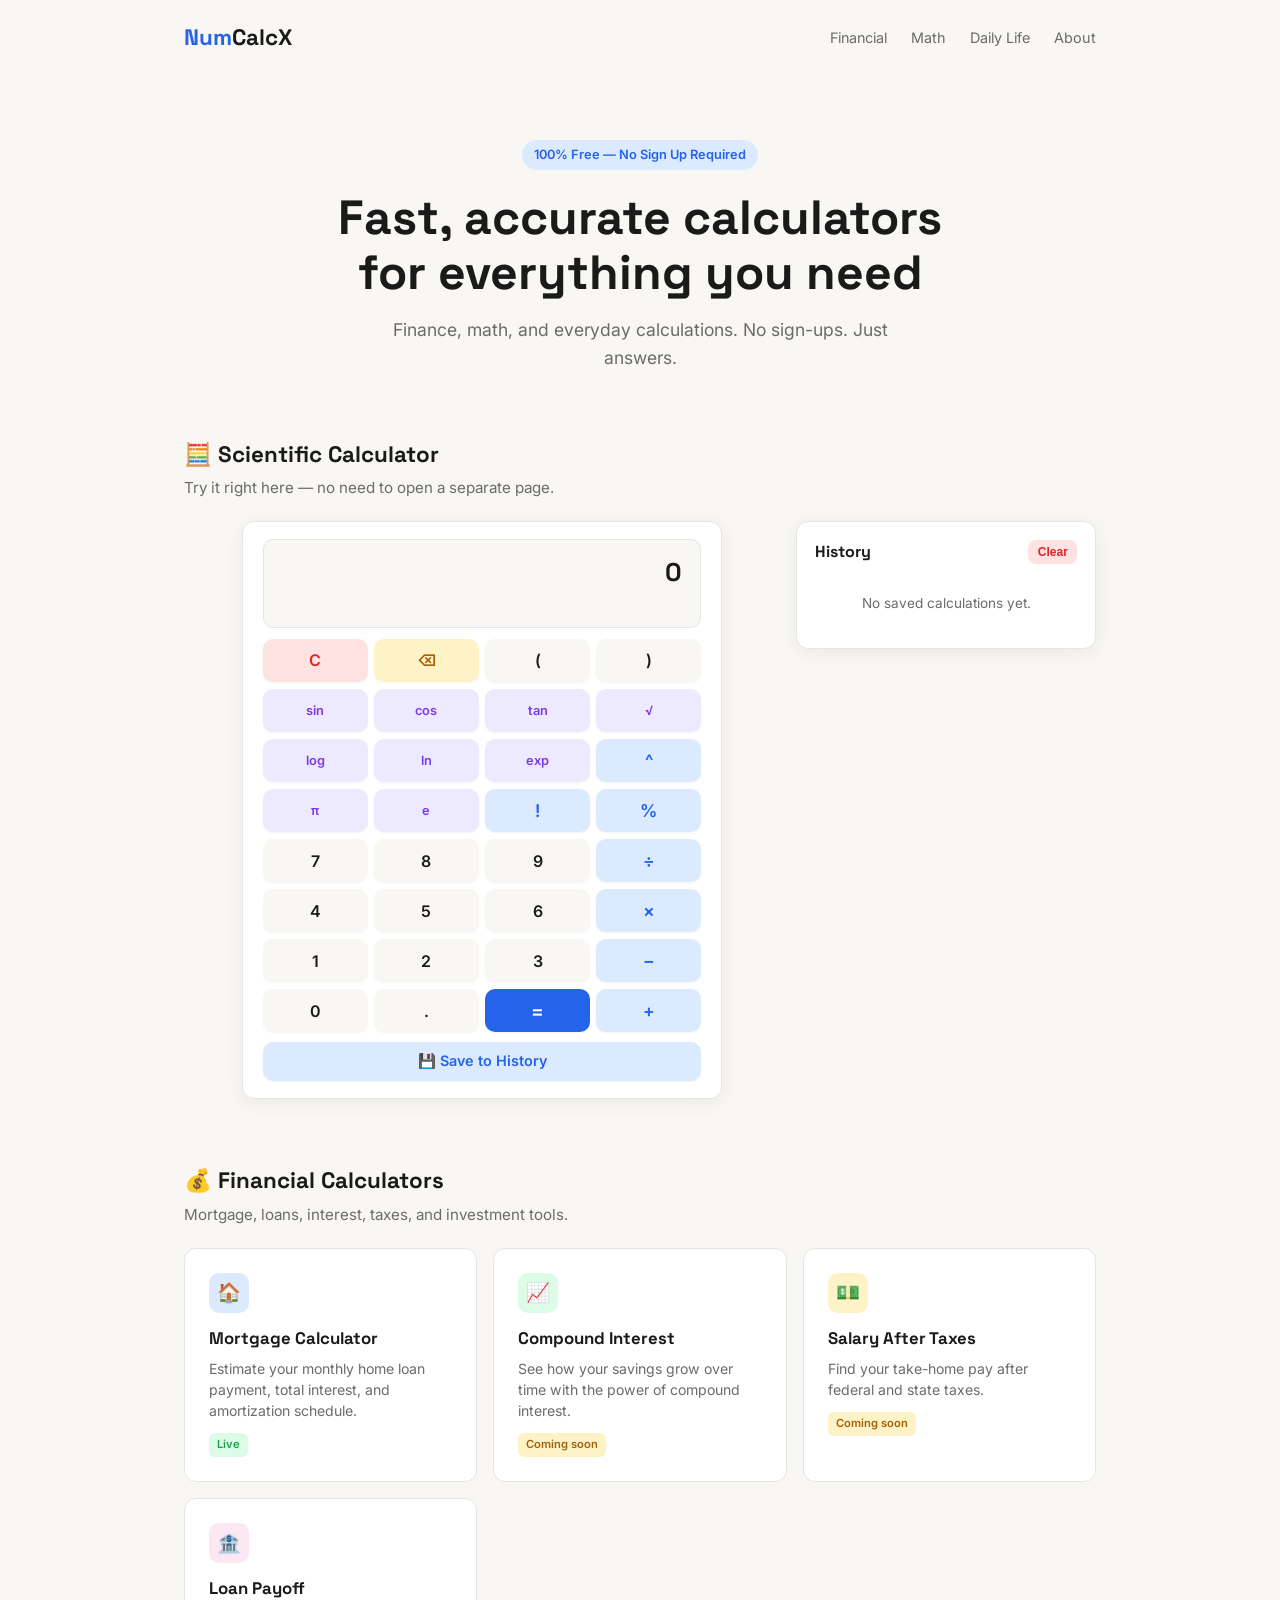
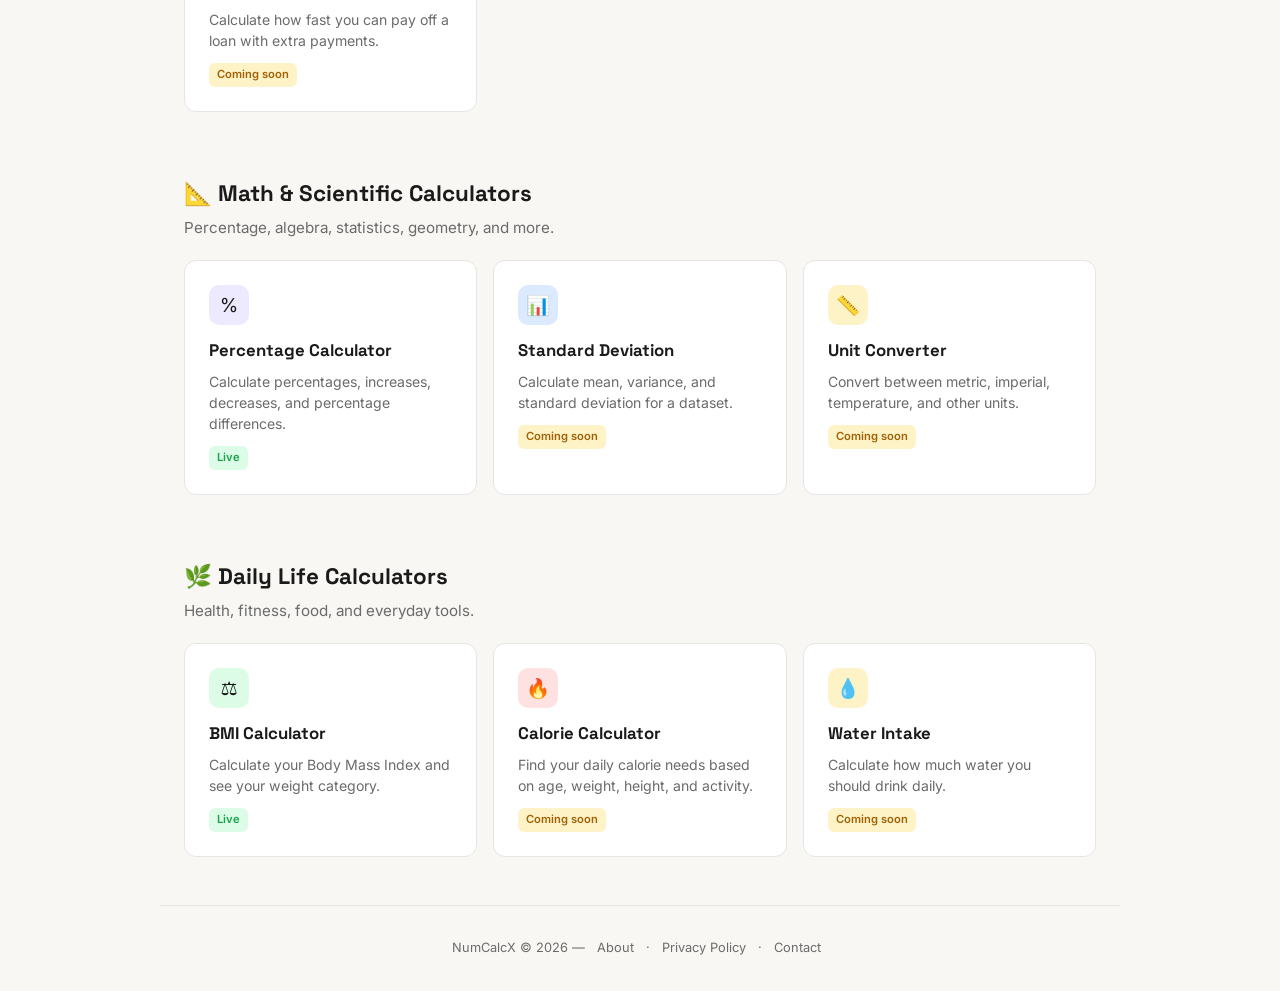
==== commit 38128ecd: "rebrand site from CalcFast to NumCalcX Real domain (numcalcx.com) and contact email (numcalcx@gmail." ====
--- a/index.html
+++ b/index.html
@@ -3,15 +3,15 @@
 <head>
   <meta charset="UTF-8">
   <meta name="viewport" content="width=device-width, initial-scale=1.0">
-  <title>CalcFast — Free Online Calculators for Finance, Math & Daily Life</title>
+  <title>NumCalcX — Free Online Calculators for Finance, Math & Daily Life</title>
   <meta name="description" content="Free online calculators for finance, math, and daily life. Mortgage calculator, compound interest, BMI, calorie counter, percentage calculator and more.">
-  <link rel="canonical" href="https://calcfast.com/">
+  <link rel="canonical" href="https://numcalcx.com/">
   <link rel="stylesheet" href="css/styles.css">
 </head>
 <body>
 
   <nav>
-    <a href="/" class="logo">Calc<span>Fast</span></a>
+    <a href="/" class="logo">Num<span>CalcX</span></a>
     <div class="nav-links">
       <a href="#financial">Financial</a>
       <a href="#math">Math</a>
@@ -201,7 +201,7 @@
   </section>
 
   <footer>
-    <p>CalcFast © 2026 — <a href="about.html">About</a> · <a href="privacy.html">Privacy Policy</a> · <a href="contact.html">Contact</a></p>
+    <p>NumCalcX © 2026 — <a href="about.html">About</a> · <a href="privacy.html">Privacy Policy</a> · <a href="contact.html">Contact</a></p>
   </footer>
 
   <script src="js/scientific-calculator.js"></script>
